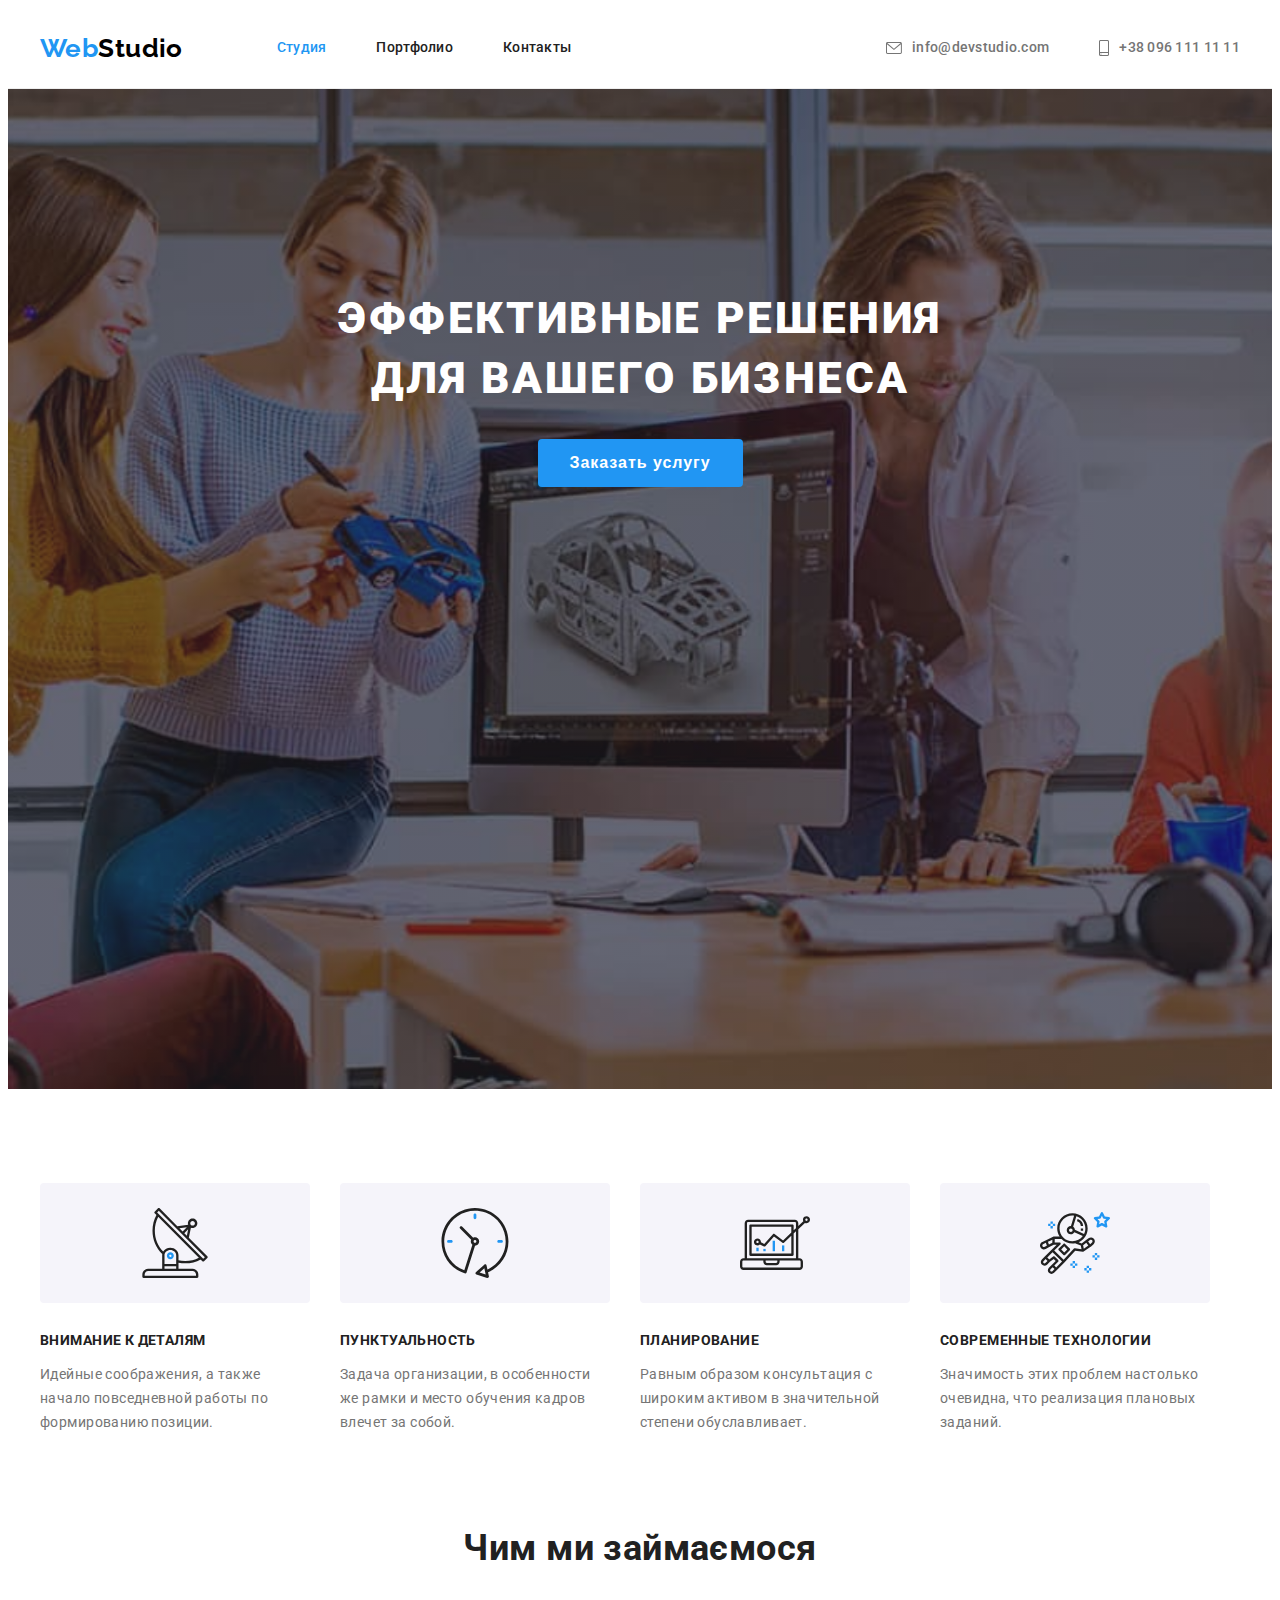
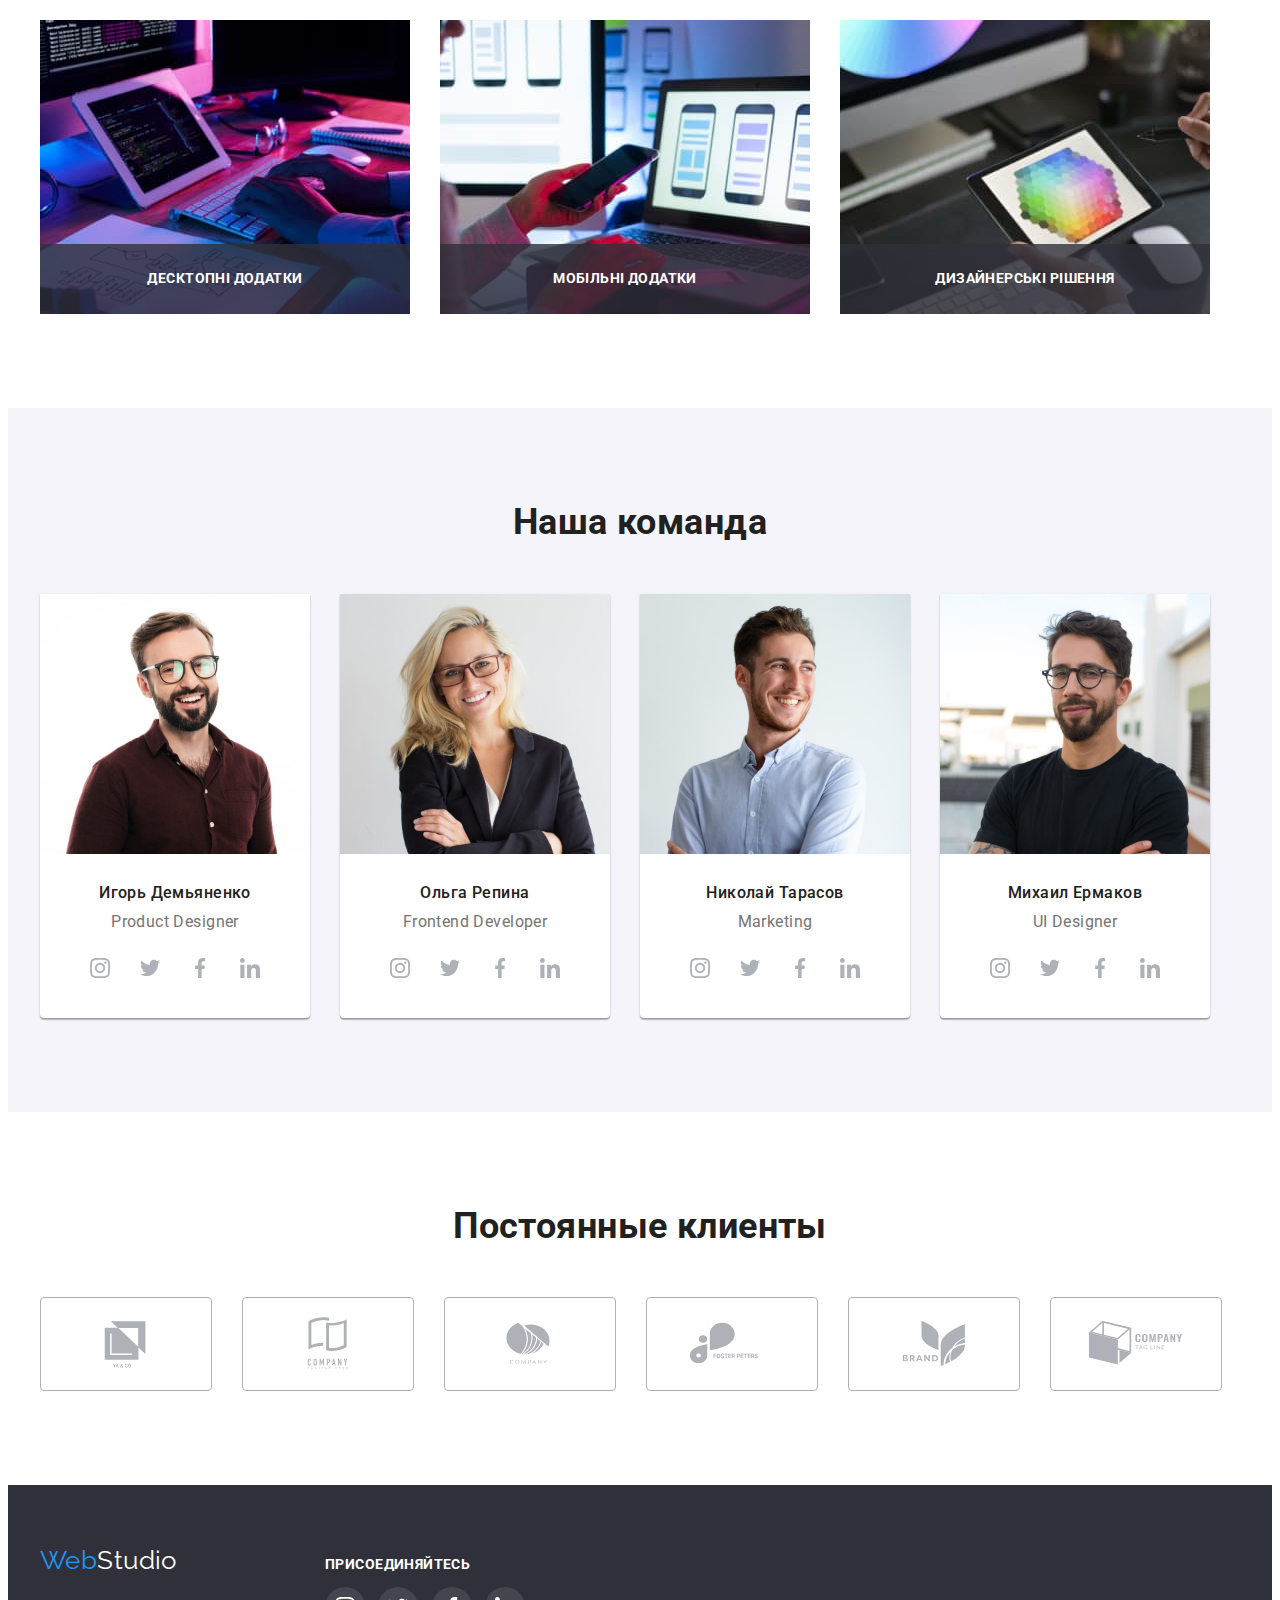
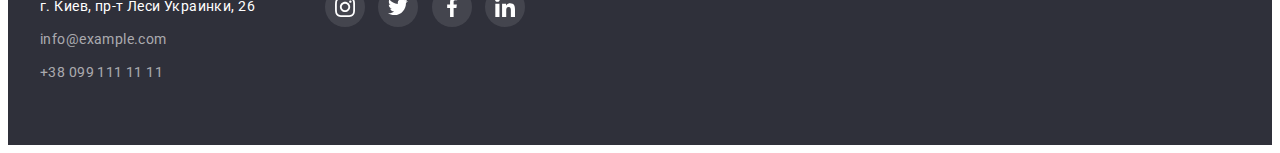
==== index.html @ 5e349246 "hw5" ====
<!DOCTYPE html>
<html lang="ru">
<head>
    <meta charset="UTF-8">
    <meta http-equiv="X-UA-Compatible" content="IE=edge">
    <meta name="viewport" content="width=device-width, initial-scale=1.0">
    <title>Document</title>
    <link rel="preconnect" href="https://fonts.googleapis.com">
    <link rel="preconnect" href="https://fonts.gstatic.com" crossorigin>
    <link
        href="https://fonts.googleapis.com/css2?family=Raleway:wght@700&family=Roboto:wght@400;500;700;900&display=swap"
        rel="stylesheet">
    <link rel="stylesheet" href="https://cdnjs.cloudflare.com/ajax/libs/modern-normalize/1.1.0/modern-normalize.min.css"
        integrity="sha512-wpPYUAdjBVSE4KJnH1VR1HeZfpl1ub8YT/NKx4PuQ5NmX2tKuGu6U/JRp5y+Y8XG2tV+wKQpNHVUX03MfMFn9Q=="
        crossorigin="anonymous" referrerpolicy="no-referrer"/>
    <link rel="stylesheet" href="./css/styles.css">
</head>

    <body>
        <header class="header-background">
            <div class="container main-nav">
                <nav class="main-nav">
                    <a href="./index.html" class="logo" lang="en"><span class="web-logo">Web</span>Studio</a>
                    <ul class="header-menu">
                        <li class="header-menu-item">
                            <a class="menu-link menu-link-current" href="">Студия</a>
                        </li>
                        <li class="header-menu-item">
                            <a class="menu-link" href="./portfolio.html">Портфолио</a>
                        </li>
                        <li class="header-menu-item">
                            <a class="menu-link" href="">Контакты</a>
                        </li>
                    </ul>
                </nav>
                <ul class="contact">
                    <li class="link-menu">
                        <a class="contact-link" href="mailto">
                            <svg class="mail-icon" width="16" height="12">
                                <use href="./images/symbol-defs.svg#icon-mail"></use>
                            </svg>info@devstudio.com
                        </a>
                    </li>
                    <li class="link-menu">
                        <a class="contact-link" href="tel+380961111111">
                            <svg class="smartphone-icon" width="10" height="16">
                                <use href="./images/symbol-defs.svg#icon-smartphone"></use>
                            </svg>+38 096 111 11 11
                        </a>
                    </li>
                </ul>
            </div>
        </header>
        <!-- Hero section-->
        <main>
            <section class="hero">
                <h1 class="hero-title">Эффективные решения для вашего бизнеса</h1>
                <button data-modal-open class="button" type="button">Заказать услугу</button>
            </section>
            <!-- section1 -->
            <section class="section">
                <div class="container">
                    <h2 hidden class="title-subject">наши преимущества</h2>
                    <ul class="desc-title">
                        <li class="link-menu-card">
                            <div class="card">
                                <svg class="card-icon" width="70" height="70">
                                    <use href="./images/symbol-defs.svg#icon-antenna"></use>
                                </svg>
                            </div>
                            <h3 class="title">Внимание к деталям</h3>
                            <p class="subtitle">Идейные соображения, а также начало повседневной работы по формированию
                                позиции.
                            </p>
                        </li>
                        <li class="link-menu-card">
                            <div class="card">
                                <svg class="card-icon" width="70" height="70">
                                    <use href="./images/symbol-defs.svg#icon-clock"></use>
                                </svg>
                            </div>
                            <h3 class="title">Пунктуальность</h3>
                            <p class="subtitle">Задача  организации, в особенности же рамки и место обучения кадров влечет за
                                собой.</p>
                        </li>
                        <li class="link-menu-card">
                            <div class="card">
                                <svg class="card-icon" width="70" height="70">
                                    <use href="./images/symbol-defs.svg#icon-Vector"></use>
                                </svg>
                            </div>
                            <h3 class="title">Планирование</h3>
                            <p class="subtitle">Равным образом консультация с широким активом в значительной степени
                                обуславливает.</p>
                        </li>
                        <li class="link-menu-card">
                            <div class="card">
                                <svg class="card-icon" width="70" height="70">
                                    <use href="./images/symbol-defs.svg#icon-astronaut"></use>
                                </svg>
                            </div>
                            <h3 class="title">Современные технологии</h3>
                            <p class="subtitle">Значимость этих проблем настолько очевидна, что реализация плановых заданий.
                            </p>
                        </li>
                    </ul>
                </div>
            </section>
            <!-- section2 -->
            <section class="section padding-reset">
                <div class="container">
                    <h2 class="section-title">Чим ми займаємося</h2>
                    <ul class="image-section">
                            <li class="image-block">
                                <img src="./images/box1.jpg" width="370" alt="Быстрый анализ">
                                <div class="bgr-overlay">
                                    <p class="title-img">Десктопні додатки</p>
                                </div>
                            </li>
                        <li class="image-block">
                            <img src="./images/box2.jpg" width="370" alt="Доступ с любых устройств">
                                <div class="bgr-overlay">
                                    <p class="title-img">Мобільні додатки </p>
                                </div>
                        </li>
                        <li class="image-block">
                            <img src="./images/box3.jpg" width="370" alt="Творческий подход">
                                <div class="bgr-overlay">
                                    <p class="title-img">Дизайнерські рішення</p>
                                </div>
                        </li>
                        </li>
                    </ul>
                </div>
            </section>
            <!-- section3 -->
            <section class="section section-title-background">
                <div class="container">
                    <h2 class="section-title">Наша команда</h2>
                    <ul class="team-Information">
                        <li class="section-Information">
                            <img src="./images/img1.jpg" width="270" alt="">
                            <div class="aside-block-team">
                                <h3 class="team-title">Игорь Демьяненко</h3>
                                <p class="team-text">Product Designer</p>
                                <ul class="socials-list">
                                    <li class="link-area">
                                        <a href="" class="social-linki-team">
                                            <svg class="social-link"  width="20" height="20">
                                                <use href="./images/symbol-defs.svg#icon-instagram"></use>
                                            </svg>
                                        </a>
                                    </li>
                                    <li class="link-area">
                                        <a href="" class="social-linki-team">
                                            <svg class="social-link"  width="20" height="20">
                                                <use href="./images/symbol-defs.svg#icon-twitter"></use>
                                            </svg>
                                        </a>
                                    </li>
                                    <li class="link-area">
                                        <a href="" class="social-linki-team">
                                            <svg class="social-link"  width="20" height="20">
                                                <use href="./images/symbol-defs.svg#icon-facebook"></use>
                                            </svg>
                                        </a>
                                    </li>
                                    <li class="link-area">
                                        <a href="" class="social-linki-team">
                                            <svg class="social-link"  width="20" height="20">
                                                <use href="./images/symbol-defs.svg#icon-linkedin"></use>
                                            </svg>
                                        </a>
                                    </li>
                                </ul>
                            </div>
                        </li>
                        <li class="section-Information">
                            <img src="./images/img2.jpg" width="270" alt="">
                            <div class="aside-block-team">
                                <h3 class="team-title">Ольга Репина</h3>
                                <p class="team-text">Frontend Developer</p>
                                <ul class="socials-list">
                                    <li class="link-area">
                                        <a href="" class="social-linki-team">
                                            <svg class="social-link" width="20" height="20">
                                                <use href="./images/symbol-defs.svg#icon-instagram"></use>
                                            </svg>
                                        </a>
                                    </li>
                                    <li class="link-area">
                                        <a href="" class="social-linki-team">
                                            <svg class="social-link" width="20" height="20">
                                                <use href="./images/symbol-defs.svg#icon-twitter"></use>
                                            </svg>
                                        </a>
                                    </li>
                                    <li class="link-area">
                                        <a href="" class="social-linki-team">
                                            <svg class="social-link" width="20" height="20">
                                                <use href="./images/symbol-defs.svg#icon-facebook"></use>
                                            </svg>
                                        </a>
                                    </li>
                                    <li class="link-area">
                                        <a href="" class="social-linki-team">
                                            <svg class="social-link" width="20" height="20">
                                                <use href="./images/symbol-defs.svg#icon-linkedin"></use>
                                            </svg>
                                        </a>
                                    </li>
                                </ul>
                            </div>
                        </li>
                        <li class="section-Information">
                            <img src="./images/img3.jpg" width="270" alt="">
                            <div class="aside-block-team">
                                <h3 class="team-title">Николай Тарасов</h3>
                                <p class="team-text">Marketing</p>
                                <ul class="socials-list">
                                    <li class="link-area">
                                        <a href="" class="social-linki-team">
                                            <svg class="social-link" width="20" height="20">
                                                <use href="./images/symbol-defs.svg#icon-instagram"></use>
                                            </svg>
                                        </a>
                                    </li>
                                    <li class="link-area">
                                        <a href="" class="social-linki-team">
                                            <svg class="social-link" width="20" height="20">
                                                <use href="./images/symbol-defs.svg#icon-twitter"></use>
                                            </svg>
                                        </a>
                                    </li>
                                    <li class="link-area">
                                        <a href="" class="social-linki-team">
                                            <svg class="social-link" width="20" height="20">
                                                <use href="./images/symbol-defs.svg#icon-facebook"></use>
                                            </svg>
                                        </a>
                                    </li>
                                    <li class="link-area">
                                        <a href="" class="social-linki-team">
                                            <svg class="social-link" width="20" height="20">
                                                <use href="./images/symbol-defs.svg#icon-linkedin"></use>
                                            </svg>
                                        </a>
                                    </li>
                                </ul>
                            </div>
                        </li>
                        <li class="section-Information">
                            <img src="./images/img4.jpg" width="270" alt="">
                            <div class="aside-block-team">
                                <h3 class="team-title">Михаил Ермаков</h3>
                                <p class="team-text">UI Designer</p>
                                <ul class="socials-list">
                                    <li class="link-area">
                                        <a href="" class="social-linki-team">
                                            <svg class="social-link" width="20" height="20">
                                                <use href="./images/symbol-defs.svg#icon-instagram"></use>
                                            </svg>
                                        </a>
                                    </li>
                                    <li class="link-area">
                                        <a href="" class="social-linki-team">
                                            <svg class="social-link" width="20" height="20">
                                                <use href="./images/symbol-defs.svg#icon-twitter"></use>
                                            </svg>
                                        </a>
                                    </li>
                                    <li class="link-area">
                                        <a href="" class="social-linki-team">
                                            <svg class="social-link" width="20" height="20">
                                                <use href="./images/symbol-defs.svg#icon-facebook"></use>
                                            </svg>
                                        </a>
                                    </li>
                                    <li class="link-area">
                                        <a href="" class="social-linki-team">
                                            <svg class="social-link" width="20" height="20">
                                                <use href="./images/symbol-defs.svg#icon-linkedin"></use>
                                            </svg>
                                        </a>
                                    </li>
                                </ul>
                            </div>
                        </li>
                    </ul>
                </div>
            </section>
            <!-- section4 -->
            <section class="section">
                <div class="container">
                    <h2 class="section-title">
                        Постоянные клиенты
                    </h2>
                    <ul class="client-list">
                        <li class="client-item">
                            <a href="" class="client-link">
                                <svg class="client-icon" width="106" height=60>
                                    <use href="./images/symbol-defs.svg#icon-Logo"></use>
                                </svg>
                            </a>
                        </li>
                        <li class="client-item">
                            <a href="" class="client-link">
                                <svg class="client-icon" width="106" height=60>
                                    <use href="./images/symbol-defs.svg#icon-Logo1"></use>
                                </svg>
                            </a>
                        </li>
                        <li class="client-item">
                            <a href="" class="client-link">
                                <svg class="client-icon" width="106" height=60>
                                    <use href="./images/symbol-defs.svg#icon-Logo2"></use>
                                </svg>
                            </a>
                        </li>
                        <li class="client-item">
                            <a href="" class="client-link">
                                <svg class="client-icon" width="106" height=60>
                                    <use href="./images/symbol-defs.svg#icon-Logo3"></use>
                                </svg>
                            </a>
                        </li>
                        <li class="client-item">
                            <a href="" class="client-link">
                                <svg class="client-icon" width="106" height=60>
                                    <use href="./images/symbol-defs.svg#icon-Logo4"></use>
                                </svg>
                            </a>
                        </li>
                        <li class="client-item">
                            <a href="" class="client-link">
                                <svg class="client-icon" width="106" height=60>
                                    <use href="./images/symbol-defs.svg#icon-Logo5"></use>
                                </svg>
                            </a>
                        </li>
                    </ul>
                </div>
            </section>
            <!-- MODAL -->
            <div class="backdrop is-hidden" data-modal>
                <div class="modal">
                    <button class="button-close" type="button" data-modal-close>
                        <svg width="18" height="18">
                            <use href="./images/symbol-defs.svg#icon-close-button">
                            </use>
                        </svg>
                    </button>
                </div>

            </div>
        </main>
        <!-- footer -->
        <footer class="hero-background">
            <div class="container footer">
                <div class="address">
                    <a href="./index.html" class="logo-footer" lang="en"><span class="web-logo">Web</span>Studio</a>
                    <address class="footer-contacts">
                            <ul class="footer-menu">
                                <li class="footer-menu-item">
                                    <a class="footer-address" href="">г. Киев, пр-т Леси Украинки, 26</a>
                                </li>
                                <li class="footer-menu-item">
                                    <a class="footer-menu-link" href="">info@example.com</a>
                                </li>
                                <li class="footer-menu-item">
                                    <a class="footer-menu-link" href="">+38 099 111 11 11</a>
                                </li>
                            </ul>
                    </address>
                </div>
                    <div class="footer-icon">
                        <p class="footer-title">ПРИСОЕДИНЯЙТЕСЬ</p>
                        <ul class="socials-list-footer">
                            <li class="link-area-footer">
                                <a href="" class="social-link-team-footer">
                                    <svg class="social-link-footer" width="20" height="20">
                                        <use href="./images/symbol-defs.svg#icon-instagram"></use>
                                    </svg>
                                </a>
                            </li>
                            <li class=link-area-footer>
                                <a href="" class="social-link-team-footer">
                                    <svg class="social-link-footer" width="20" height="20">
                                        <use href="./images/symbol-defs.svg#icon-twitter"></use>
                                    </svg>
                                </a>
                            </li>
                            <li class=link-area-footer>
                                <a href="" class="social-link-team-footer">
                                    <svg class="social-link-footer" width="20" height="20">
                                        <use href="./images/symbol-defs.svg#icon-facebook"></use>
                                    </svg>
                                </a>
                            </li>
                            <li class=link-area-footer>
                                <a href="" class="social-link-team-footer">
                                    <svg class="social-link-footer" width="20" height="20">
                                        <use href="./images/symbol-defs.svg#icon-linkedin"></use>
                                    </svg> 
                                </a>
                            </li>
                        </ul>
                    </div>
            </div>
        </footer>
        <script src="./js/modal.js"></script>
</body>

</html>
---- css/styles.css ----
:root {
    --white-color-hero: #fff;
    --background-secondary: #2f303a;
    --color-accent: #212121;
    --color-primary: #757575;
    --color-hover: #2196f3;
    --color-button: #f5f4fA;
    --color-logo: #000;
    --font-family-primary: 'Roboto', sans-serif;
    --background-header: #EcEcEc
}

/*base*/
body {
    color: var(--color-accent);
    background-color: var(--white-color-hero);
    font-size: 14px;
    font-family: var(--font-family-primary);
    letter-spacing: 0.03em;
}

li {
    list-style-type: none;
}

ul {
    list-style: none;
    padding: 0;
    margin: 0;
}

h3 {
    margin-top: 0;
}

p {
    margin-top: 0;
}

.section {
    padding-top: 94px;
    padding-bottom: 94px;
}

img {
    display: block;
    max-width: 100%;
}

/*header*/

.header-background {
    border-bottom: 1px solid #eeeeee;
    background-color: var(--white-color-hero);
    height: 80px;

}

.container {
    width: 1200px;
    padding-right: 15px;
    padding-left: 15px;
    margin: 0 auto;
}

.main-nav {
    display: flex;
    align-items: center;
}

.logo {
    font-family: 'Raleway';
    font-weight: 700;
    font-size: 26px;
    text-decoration: none;
    color: var(--color-logo);
}

.web-logo {
    color: var(--color-hover);
}

.header-menu {
    margin-left: 94px;
    display: flex;
    margin-top: 0;
    margin-bottom: 0;
    
}

.header-menu-item:not(:first-child) {
    margin-left: 50px;
}

.menu-link {
    display: block;
    padding-top: 32px;
    padding-bottom: 32px;
    color: var(--color-accent);
    font-weight: 500;
    text-decoration: none;
    line-height: 1.14;
    letter-spacing: 0.02em;
    transition-property: color;
    transition-duration: 250ms;
    transition-timing-function: cubic-bezier(0.4, 0, 0.2, 1);

}

.menu-link:hover,
.menu-link:focus {
    color: var(--color-hover);
}

.menu-link-current {
    color: var(--color-hover);
}

.contact {
    display: flex;
    margin-left: auto;
    margin-top: 0;
    margin-bottom: 0;
}

.link-menu:not(:first-child) {
    margin-left: 50px;
}


.mail-icon {
    margin-right: 10px;
    fill: currentColor;
    
}

.smartphone-icon {
    margin-right: 10px;
    fill: currentColor;

}

.contact-link {
    align-items: center;
    display: flex;
    padding-top: 32px;
    padding-bottom: 32px;

    font-weight: 500;
    line-height: 1.14;
    letter-spacing: 0.02em;
    color: var(--color-primary);
    text-decoration: none;
    transition-property: color;
    transition-duration: 250ms;
    transition-timing-function: cubic-bezier(0.4, 0, 0.2, 1);

}

.contact-link:hover,
.contact-link:focus {
    color: var(--color-hover);
}


/* Hero section*/


.hero {
    text-align: center;
    background-color: var(--background-secondary);
    padding-top: 200px;
    padding-bottom: 200px;
    margin-left: auto;
    margin-right: auto;
    
    background-image: linear-gradient(to right, rgba(47, 48, 58, 0.4), rgba(47, 48, 58, 0.4)), 
    url("../images/Img-bgr-hero.jpg");
    background-repeat: no-repeat;
    background-position: center;
    max-width: 1600px;
    background-size: cover;
    height: 600px;
}

.hero-title {
    margin-top: 0;
    margin-bottom: 30px;
    margin-left: auto;
    margin-right: auto;
    width: 696px;

    font-weight: 900;
    font-size: 44px;
    line-height: 1.36;
    letter-spacing: 0.06em;
    color: var(--white-color-hero);
    text-transform: uppercase;
}


.button {
    border-radius: 4px;
    border: none;
    margin-top: 0;
    margin-bottom: 0;
    font-size: inherit;
    padding: 10px 32px;
    font-weight: 700;
    font-size: 16px;
    line-height: 1.8;
    letter-spacing: 0.06em;
    color: var(--white-color-hero);
    background-color: var(--color-hover);
}

/* section1 */

.desc-title {
    align-items: center;
    display: flex;
}


.link-menu-card {
    width: 270px;
}

.card {
    background-color:var(--color-button);
    width: 270px;
    height: 120px;
    margin-bottom: 30px;
    border-radius: 4px;
    display: flex;
    justify-content: center;
    align-items: center;

}


.link-menu-card:not(:last-child) {
    margin-right: 30px;
}



.title {
    font-size: 14px;
    font-weight: 700;
    line-height: 1.14;
    text-transform: uppercase;
}

.subtitle {
    margin-top: 0;
    margin-bottom: 0;
    line-height: 1.7;
    color: var(--color-primary);
}

/* section2 */

.padding-reset {
    padding-top: 0;
}

.section-title {
    text-align: center;
    margin-top: 0;
    margin-bottom: 50px;
    font-weight: 700;
    font-size: 36px;
    line-height: 1.16;
}

.image-section {
    display: flex;
    margin-top: 0;
    margin: 0;
}

.image-block {
    position: relative;

}

.bgr-overlay {
    display: flex;
    justify-content: center;
    align-items: center;
    position: absolute;
    background-color: rgba(47, 48, 58, 0.8);
    width: 100%;
    height: 70px;
    bottom: 0;

}

.title-img {
    margin-bottom: 0;
    color: #fff;
    font-style: normal;
    font-weight: 700;
    font-size: 14px;
    line-height: 1.14;
    text-align: center;
    letter-spacing: 0.03em;
    text-transform: uppercase;
}


.image-block:not(:last-child) {
    margin-right: 30px;
}

/* section3 */

.section-title-background {
    background-color: var(--color-button);
}


.team-Information {
    display: flex;
    margin-top: 0;
    margin-bottom: 0;
}

.section-Information:not(:last-child) {
    margin-right: 30px;
}

.section-Information {
    background-color: var(--white-color-hero);
    box-shadow: 0px 1px 3px rgba(0, 0, 0, 0.12), 0px 1px 1px rgba(0, 0, 0, 0.14), 0px 2px 1px rgba(0, 0, 0, 0.2);
    border-radius: 0px 0px 4px 4px;
}

.aside-block-team {
    text-align: center;
    margin-top: 30px;

}

.team-title {
    font-weight: 500;
    font-size: 16px;
    line-height: 1.18;
    margin-bottom: 10px;
}

.team-text {
    margin-bottom: 16px;
    font-size: 16px;
    line-height: 1.18;
    color: var(--color-primary);
}

.socials-list {
    display: flex;
    justify-content: center;
    margin-top: 16px;
    margin-bottom: 30px;
}

.link-area {
    background-color: #fff;
    height: 40px;
    width: 40px;
    border-radius: 50%;
    transition-property: background-color;
    transition-duration: 250ms;
    transition-timing-function: cubic-bezier(0.4, 0, 0.2, 1);
}

.link-area:hover,
.link-area:focus {
    background-color:var(--color-hover)
}

.social-linki-team {
    fill: #afb1b8;
    height: 100%;
    width: 100%;
    display: flex;
    justify-content: center;
    align-items: center;
    transition-property: fill;
    transition-duration: 250ms;
    transition-timing-function: cubic-bezier(0.4, 0, 0.2, 1);
}

.link-area:not(:last-child) {
    margin-right: 10px;
    }


.social-linki-team:hover,
.social-linki-team:focus{
    fill: #fff;
}




/* section4 */

.client-list {
    display: flex;
}

.client-item {
    border: 1px solid #aFb1b8;
    width: 170px;
    height: 92px;
    border-radius: 4px;
    transition-property: border-color;
    transition-duration: 250ms;
    transition-timing-function: cubic-bezier(0.4, 0, 0.2, 1);
}

.client-link {
    fill: #Afb1b8;
    height: 100%;
    width: 100%;
    display: flex;
    justify-content: center;
    align-items: center;
    transition-property: fill;
    transition-duration: 250ms;
    transition-timing-function: cubic-bezier(0.4, 0, 0.2, 1);
}

.client-item:not(:last-child) {
    margin-right: 30px;
}

.client-item:hover,
.client-item:focus {
    border-color: var(--color-hover);
}

.client-link:hover,
.client-link:focus {
    fill: var(--color-hover);
}


/* MODAL */

.backdrop {
    position: fixed;
    background-color: rgba(0, 0, 0, 0.2);
    top: 0;
    left: 0;
    width: 100%;
    height: 100%;

}

.modal {
    display: flex;
    position: absolute;
    justify-content: flex-end;
    top: 50%;
    left: 50%;
    transform: translate(-50%, -50%);
    width: 528px;
    height: 581px;
    background-color: #FFFFFF;
    box-shadow: 0px 1px 3px rgba(0, 0, 0, 0.12), 0px 1px 1px rgba(0, 0, 0, 0.14), 0px 2px 1px rgba(0, 0, 0, 0.2);
    border-radius: 4px;

}

.button-close {
    display: flex;
    align-items: center;
    justify-content: center;
    margin-top: 8px;
    margin-right: 8px;
    width: 30px;
    height: 30px;
    padding: 0;
    border: 1px solid rgba(0, 0, 0, 0.1);
    border-radius: 50%;
    background-color: #FFFFFF
}

.is-hidden {
    visibility: hidden;
    opacity: 0;
    pointer-events: none;
}

/*footer*/

.footer {
    display: flex;
    align-items: baseline;
}

.hero-background {
    background-color: var(--background-secondary);
    padding-top: 60px;
    padding-bottom: 60px;
}

.address {
    display: inline-block;
}

.logo-footer {
    font-family: 'Raleway';
    color: var(--white-color-hero);
    font-size: 26px;
    text-decoration: none;
}

.footer-contacts {
    font-style: normal;
    font-size: 14px;
    line-height: 1.7;

}

.footer-menu-item:not(:last-child) {
    margin-bottom: 9px;
}

.footer-address {
    text-decoration: none;
    line-height: 1.71;
    color: var(--white-color-hero);
}



.footer-menu {
    margin-bottom: 0;
    margin-top: 20px;
}

.footer-address:hover,
.footer-address:focus {
    color: var(--color-hover);
}

.footer-menu-link {
    line-height: 1.7;
    text-decoration: none;
    color: rgba(255, 255, 255, 0.6);
}

.footer-menu-link:hover {
    color: var(--color-hover);
}


.footer-icon {
    margin-left: 70px;
    display: inline-block;
}

.footer-title {
    margin-bottom: 20;
    font-style: normal;
    font-weight: 700;
    font-size: 14px;
    line-height: 1.14;
    letter-spacing: 0.03em;
    text-transform: uppercase;
    color: #FFFFFF;
}


.link-area-footer {
    background: rgba(255, 255, 255, 0.1);
    height: 40px;
    width: 40px;
    border-radius: 50%;
    display: inline-flex;
    transition-property: background-color;
    transition-duration: 250ms;
    transition-timing-function: cubic-bezier(0.4, 0, 0.2, 1);
}

.social-link-team-footer {
    fill: #fff;
    height: 100%;
    width: 100%;
    display: flex;
    justify-content: center;
    align-items: center;
}

.link-area-footer:not(:last-child) {
    margin-right: 10px;
}

.link-area-footer:hover,
.link-area-footer:focus {
    background-color: var(--color-hover)
}


/*portfolio*/


.button-item {
    justify-content: center;
    display: flex;
    margin-bottom: 50px;
}

.button-item-li:not(:last-child) {
    margin-right: 8px;
}

.button-active {
    font-family: 'Roboto';
    font-size: 16px;
    font-weight: 500;
    letter-spacing: 0.03em;
    line-height: 1.5;
    border: none;

    min-width: 73px;
    display: inline-block;
    border-radius: 4px;
    padding: 6px 22px;
    text-align: center;
    transition-property: background-color, color, drop-shadow;
    transition-duration: 250ms;
    transition-timing-function: cubic-bezier(0.4, 0, 0.2, 1);
    

}

.button-active:hover,
.button-active:focus {
    background-color: var(--color-hover);
    color: var(--white-color-hero);
    filter: drop-shadow(0px 4px 4px rgba(0, 0, 0, 0.25));
}


.aside {
    display: flex;
    flex-wrap: wrap;
}

.aside-block {
    margin-bottom: 30px;
    margin-right: 30px;
    width: 370px;

}

    
.card-link {
    display: block;
    text-decoration: none;
    transition-property: box-shadow;
    transition-duration: 250ms;
    transition-timing-function: cubic-bezier(0.4, 0, 0.2, 1);
}

.card-link:hover{
    box-shadow: 0px 1px 1px rgba(0, 0, 0, 0.12),
    0px 4px 4px rgba(0, 0, 0, 0.06),
    1px 4px 6px rgba(0, 0, 0, 0.16);
}


.aside-info {
    padding: 20px 24px;
    border-left: 1px solid #eeeeee;
    border-right: 1px solid #eeeeee;
    border-bottom: 1px solid #eeeeee;
    
}

.aside-block:nth-child(3n) {
    margin-right: 0;
}

.aside-block:nth-last-child(-n + 3) {
    margin-bottom: 0;
}

.portfolio-item {
    margin-bottom: 4px;
    margin-top: 0;
    font-weight: 700;
    font-size: 18px;
    line-height: 2;
    letter-spacing: 0.06em;
    color: var(--color-accent);
    
}

.portfolio-text {
    margin: 0;
    font-size: 16px;
    line-height: 1.8;
    color: var(--color-primary);
}
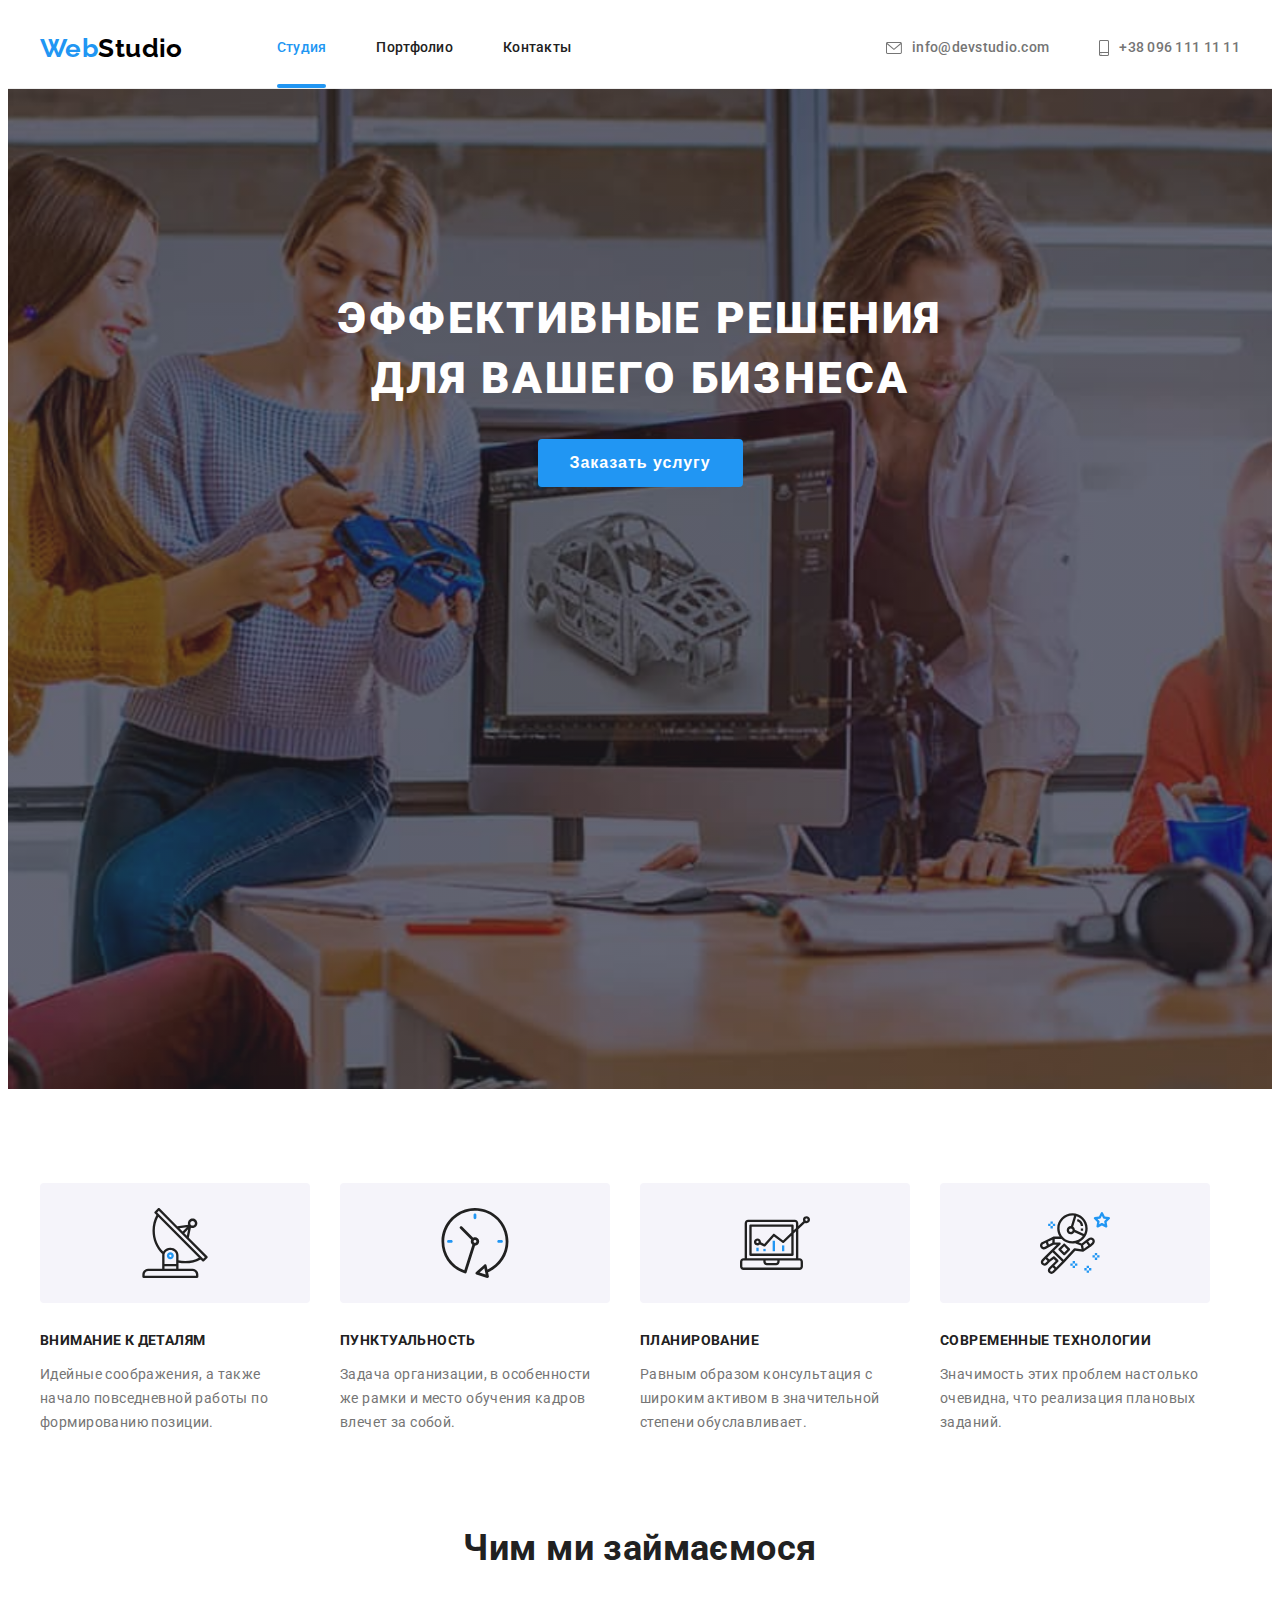
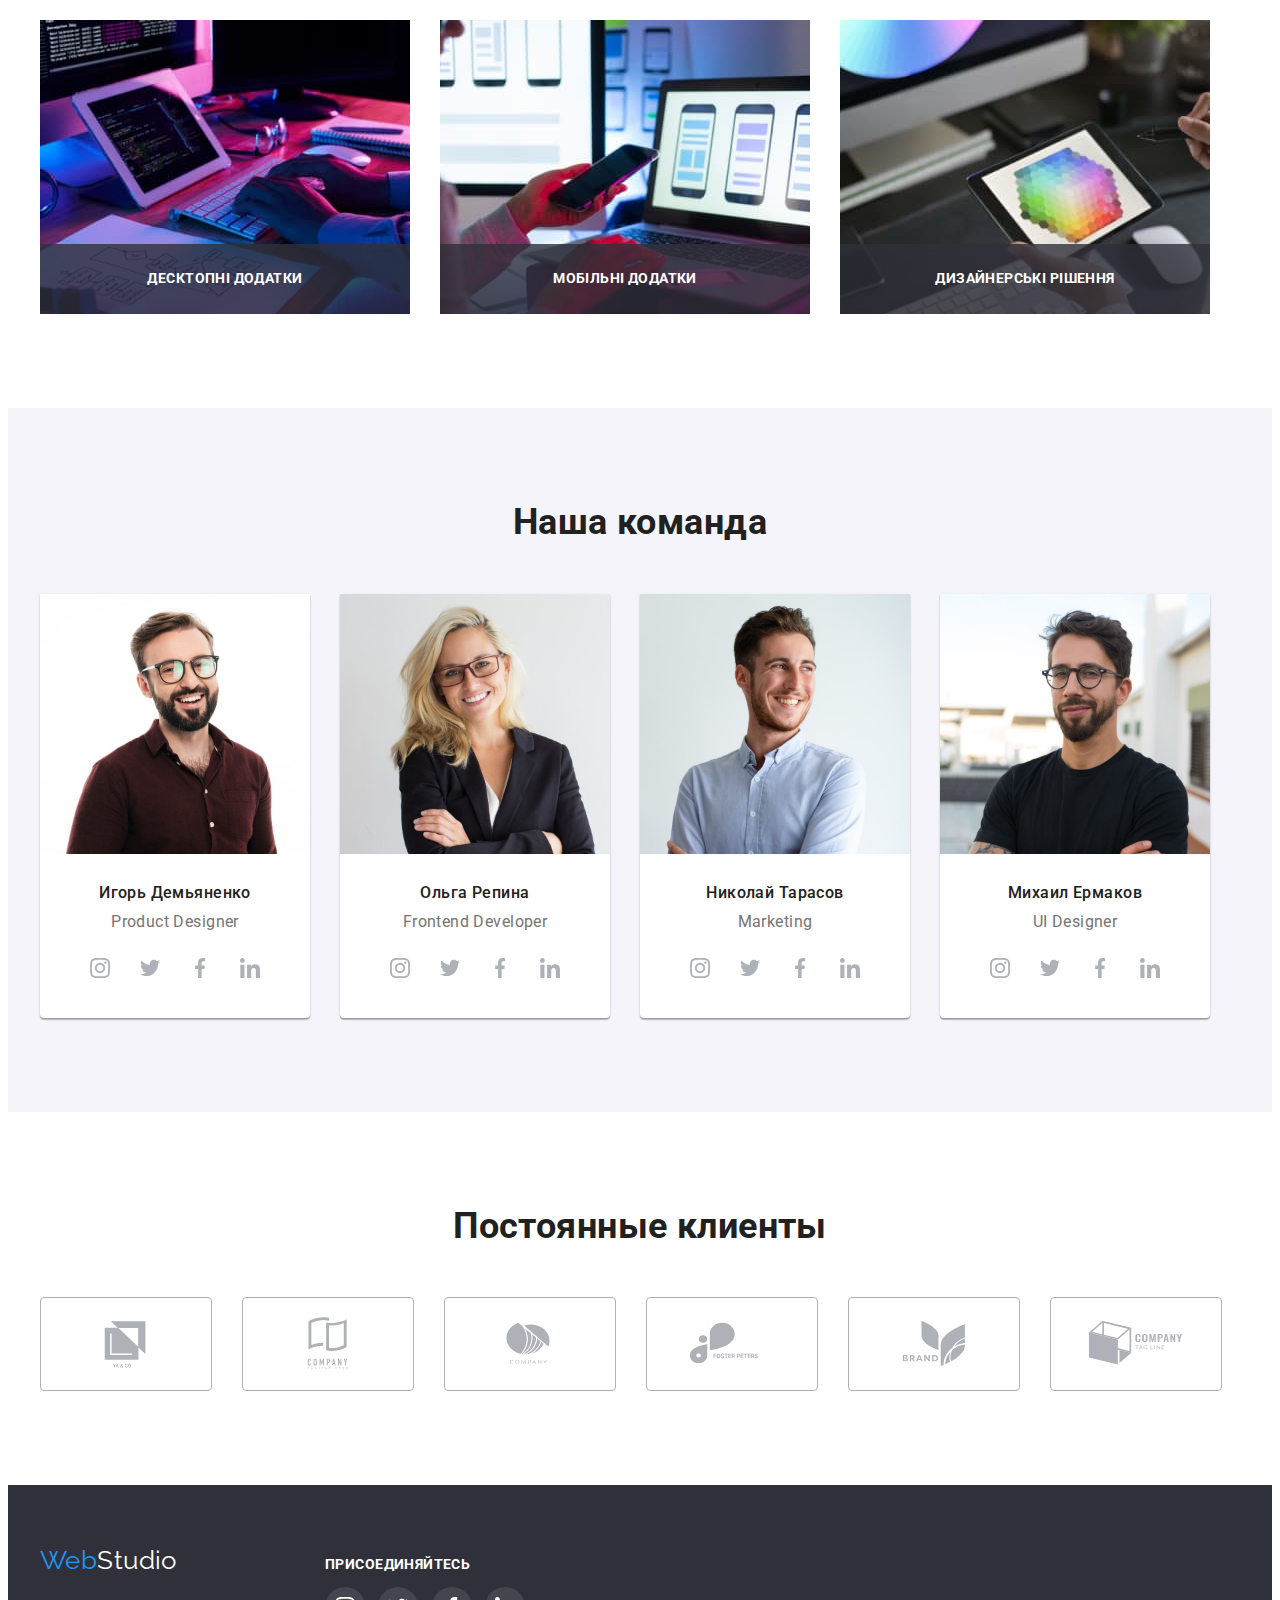
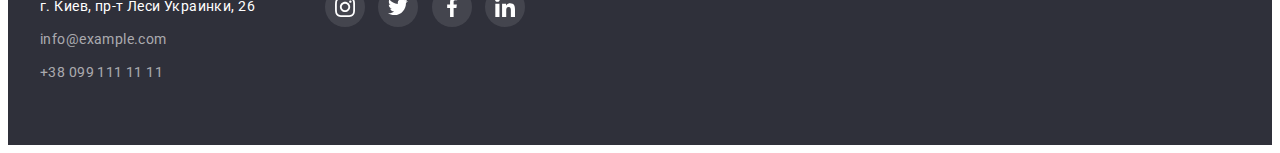
==== commit 52f1831b: "hw5" ====
--- a/index.html
+++ b/index.html
@@ -22,7 +22,7 @@
                 <nav class="main-nav">
                     <a href="./index.html" class="logo" lang="en"><span class="web-logo">Web</span>Studio</a>
                     <ul class="header-menu">
-                        <li class="header-menu-item">
+                        <li class="header-menu-item line">
                             <a class="menu-link menu-link-current" href="">Студия</a>
                         </li>
                         <li class="header-menu-item">
--- a/css/styles.css
+++ b/css/styles.css
@@ -104,6 +104,22 @@
     transition-property: color;
     transition-duration: 250ms;
     transition-timing-function: cubic-bezier(0.4, 0, 0.2, 1);
+
+}
+
+.line {
+    position: relative;
+}
+
+.menu-link-current::after {
+    content: '';
+    background: #2196f3;
+    width: 100%;
+    height: 4px;
+    position: absolute;
+    bottom: 0;
+    left: 0;
+    border-radius: 2px;
 
 }
 
@@ -655,8 +671,9 @@
     margin-bottom: 30px;
     margin-right: 30px;
     width: 370px;
-
-}
+}
+
+
 
     
 .card-link {
@@ -666,6 +683,57 @@
     transition-duration: 250ms;
     transition-timing-function: cubic-bezier(0.4, 0, 0.2, 1);
 }
+
+.slider {
+    position: relative;
+    overflow: hidden;
+}
+
+
+.slider::before {
+    content: '';
+    position: absolute;
+    width: 100%;
+    height: 100%;
+    top: 0;
+    bottom: 0;
+    transform: translateY(100%);
+    transition-property: transform;
+    transition-duration: 250ms;
+    transition-timing-function: cubic-bezier(0.4, 0, 0.2, 1);
+    background-color: rgba(33, 150, 243, 0.9);
+
+}
+
+.aside-block:hover .slider::before {
+    transform: translateY(0);
+}
+
+.aside-block:hover .text-slider {
+    transform: translateY(0);
+}
+
+
+
+.text-slider {
+    transform: translateY(100%);
+    top: 0;
+    left: 0;
+    width: 100%;
+    height: 100%;
+    padding: 63px 24px;
+    transition-property: transform;
+    transition-duration: 250ms;
+    transition-timing-function: cubic-bezier(0.4, 0, 0.2, 1);
+    position: absolute;
+    font-style: normal;
+    font-weight: 400;
+    font-size: 18px;
+    line-height: 1.5;
+    color: #FFFFFF;
+}
+
+
 
 .card-link:hover{
     box-shadow: 0px 1px 1px rgba(0, 0, 0, 0.12),
